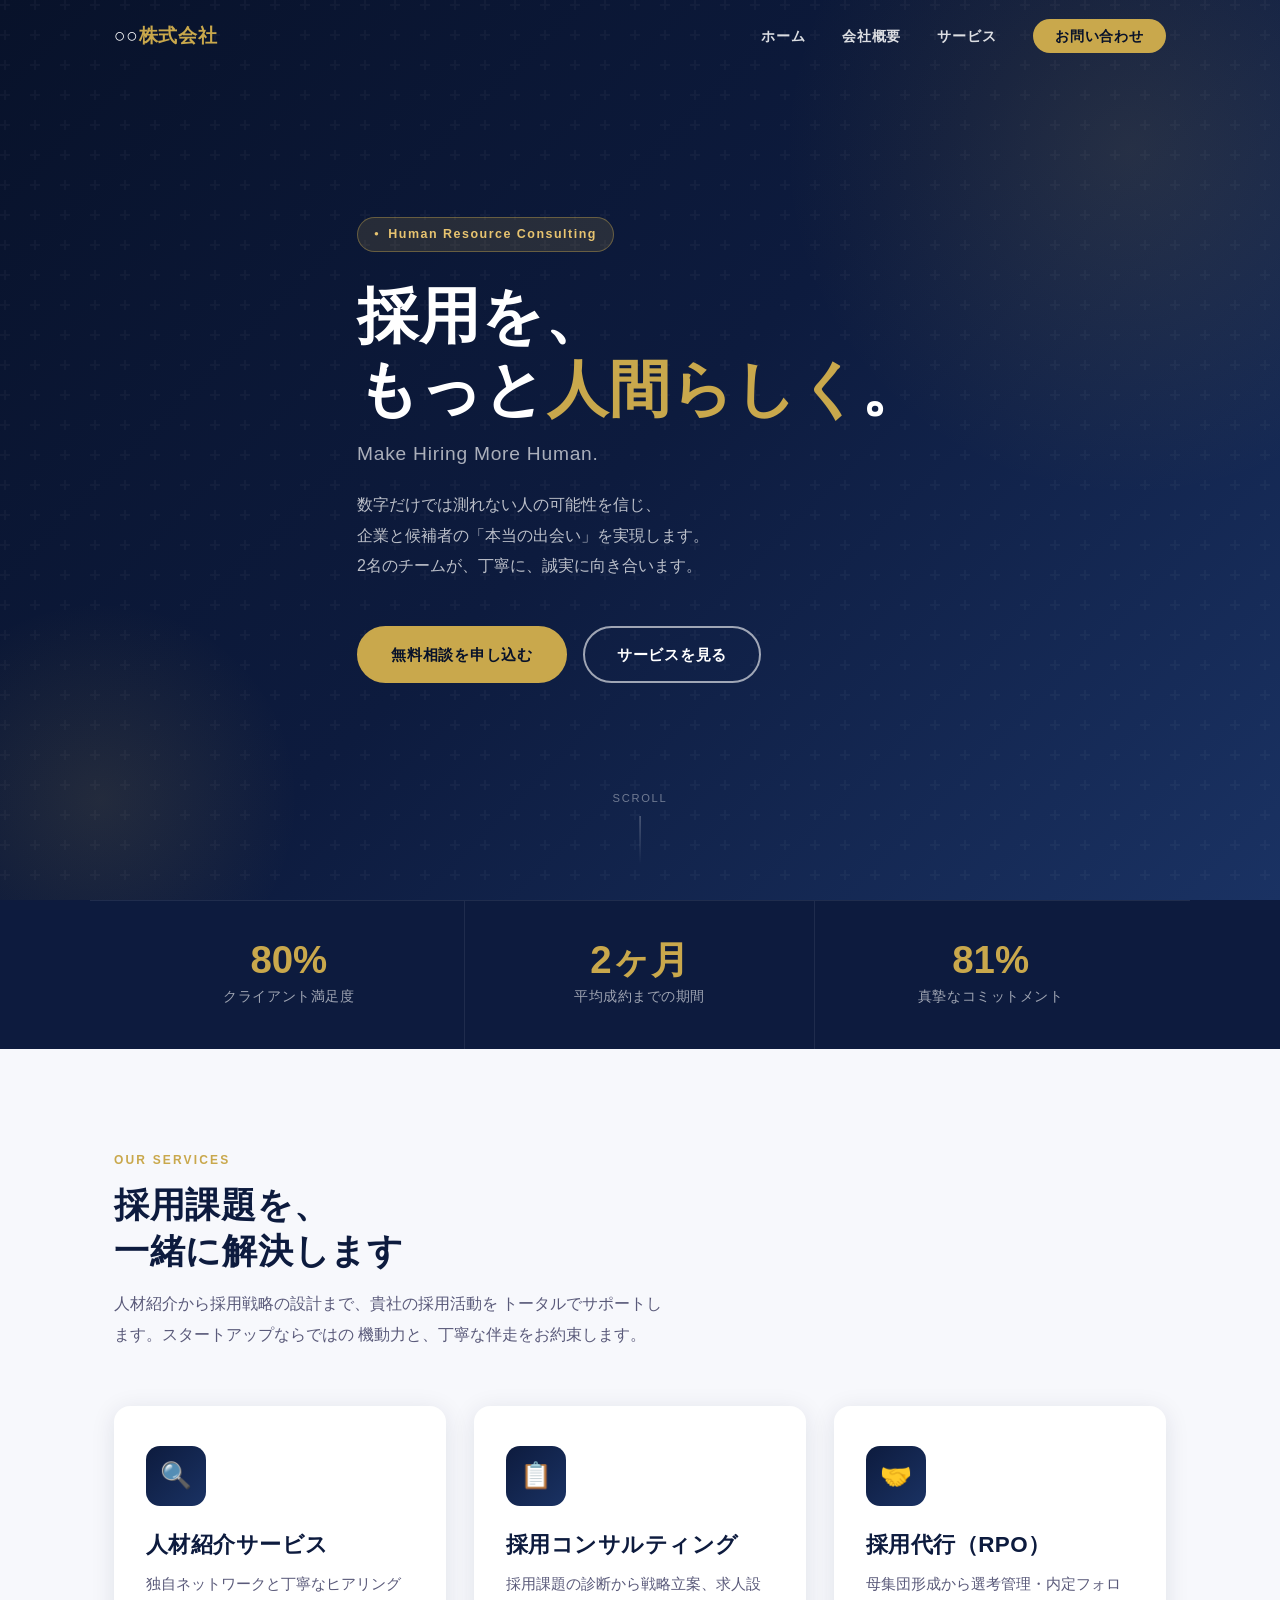
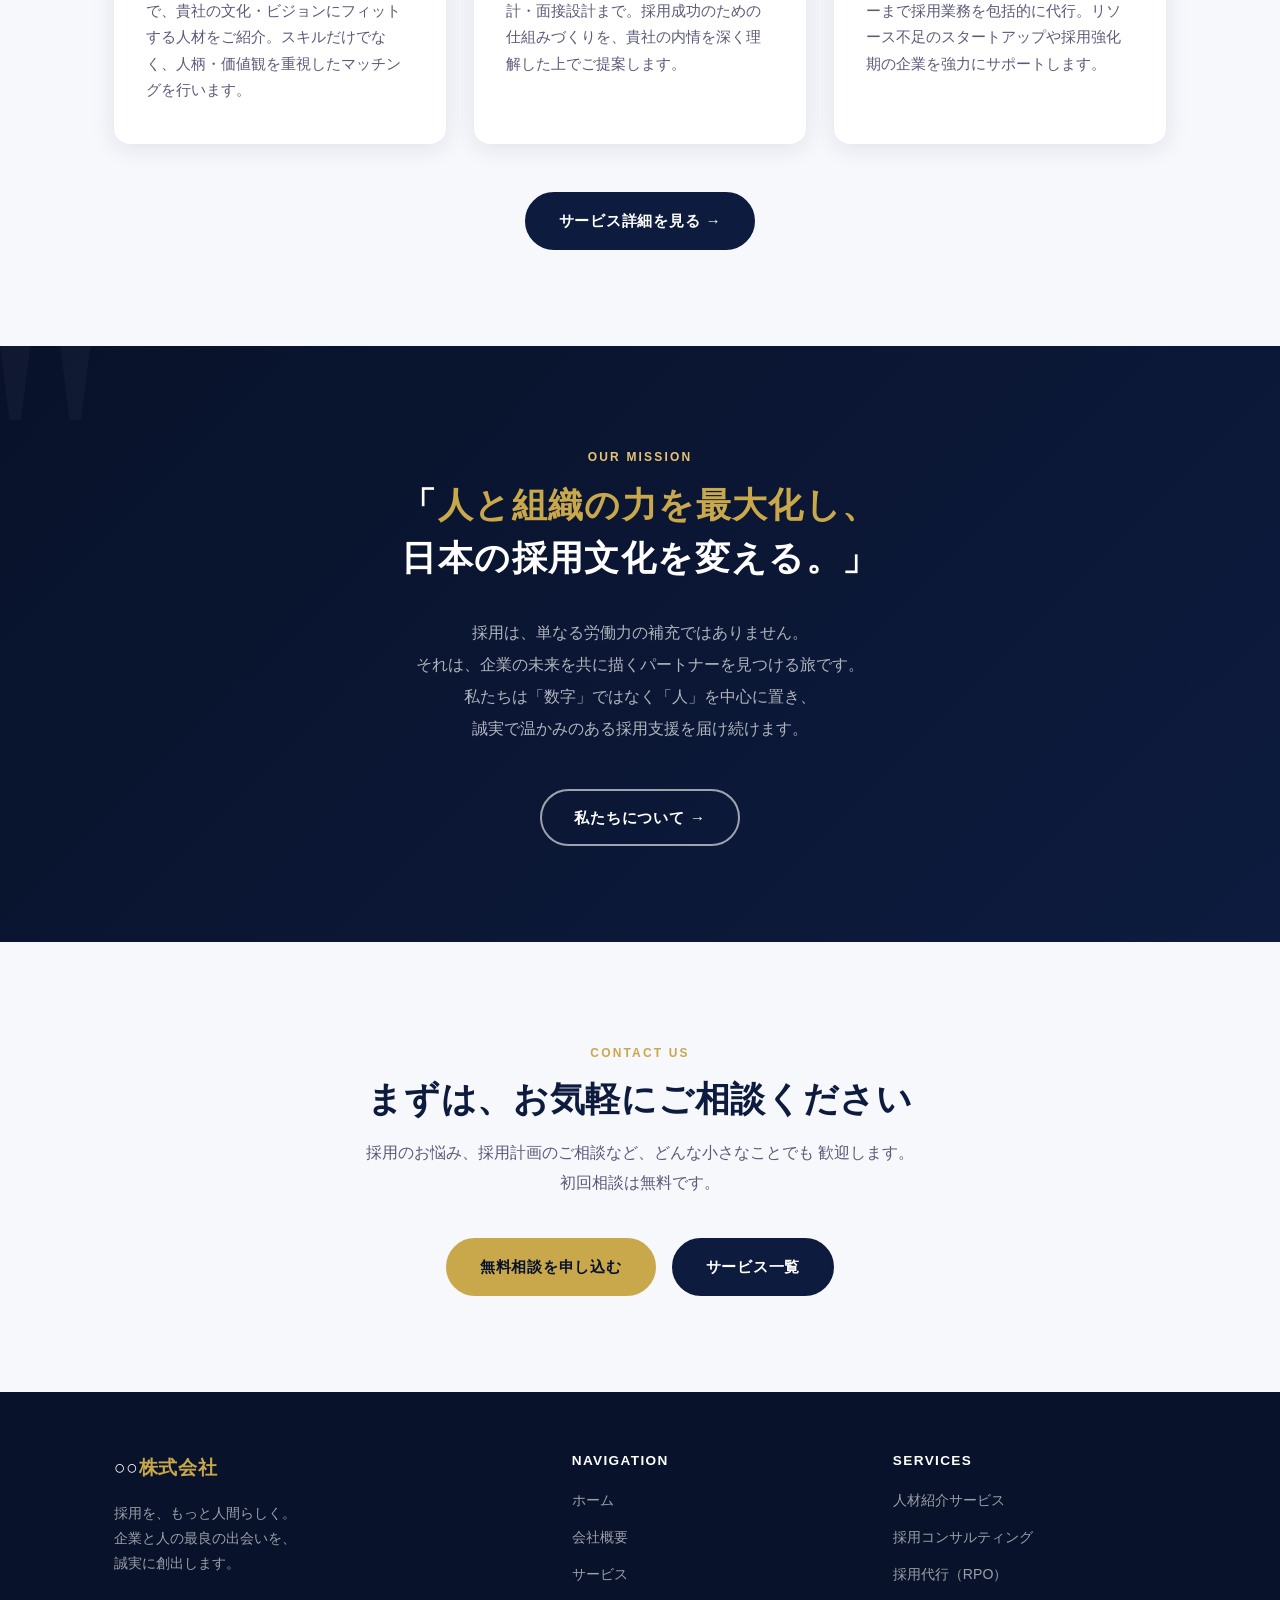
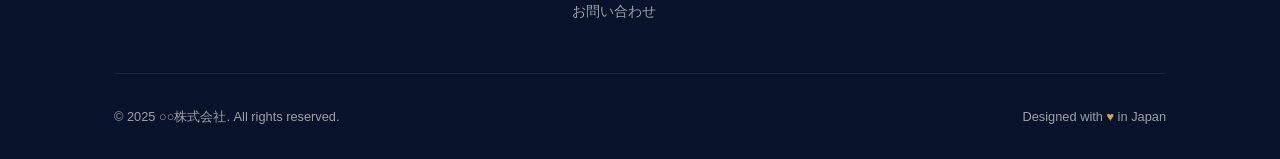
==== index.html @ 0ce7b9b0 "Add complete company website for HR/recruitment firm 4 pages (index, about, services, contact) with " ====
<!DOCTYPE html>
<html lang="ja">
<head>
  <meta charset="UTF-8">
  <meta name="viewport" content="width=device-width, initial-scale=1.0">
  <title>○○株式会社 | 採用を、もっと人間らしく。</title>
  <meta name="description" content="○○株式会社は人材紹介・採用支援を通じて、企業と人の最良の出会いを創出します。">
  <link rel="stylesheet" href="css/style.css">
</head>
<body>

  <!-- ===== HEADER ===== -->
  <header class="header" id="header">
    <div class="header-inner">
      <a href="index.html" class="logo">○○<span>株式会社</span></a>
      <nav>
        <ul class="nav-list">
          <li><a href="index.html">ホーム</a></li>
          <li><a href="about.html">会社概要</a></li>
          <li><a href="services.html">サービス</a></li>
          <li><a href="contact.html" class="nav-cta">お問い合わせ</a></li>
        </ul>
      </nav>
      <button class="hamburger" aria-label="メニュー">
        <span></span><span></span><span></span>
      </button>
    </div>
  </header>

  <!-- Mobile Nav -->
  <div class="mobile-nav" role="dialog" aria-label="ナビゲーション">
    <a href="index.html">ホーム</a>
    <a href="about.html">会社概要</a>
    <a href="services.html">サービス</a>
    <a href="contact.html">お問い合わせ</a>
  </div>

  <!-- ===== HERO ===== -->
  <section class="hero">
    <div class="hero-bg-circle hero-bg-circle-1"></div>
    <div class="hero-bg-circle hero-bg-circle-2"></div>
    <div class="container">
      <div class="hero-content">
        <div class="hero-badge">Human Resource Consulting</div>
        <h1 class="hero-title">
          採用を、<br>
          もっと<span class="accent">人間らしく</span>。
        </h1>
        <p class="hero-subtitle">Make Hiring More Human.</p>
        <p class="hero-desc">
          数字だけでは測れない人の可能性を信じ、<br>
          企業と候補者の「本当の出会い」を実現します。<br>
          2名のチームが、丁寧に、誠実に向き合います。
        </p>
        <div class="hero-btns">
          <a href="contact.html" class="btn btn-primary">無料相談を申し込む</a>
          <a href="services.html" class="btn btn-outline">サービスを見る</a>
        </div>
      </div>
    </div>
    <div class="hero-scroll">Scroll</div>
  </section>

  <!-- ===== OVERVIEW STRIP ===== -->
  <div class="overview-strip">
    <div class="overview-strip-inner container">
      <div class="strip-item fade-up">
        <div class="strip-num" data-target="98" data-suffix="%">0%</div>
        <div class="strip-label">クライアント満足度</div>
      </div>
      <div class="strip-item fade-up fade-up-delay-1">
        <div class="strip-num" data-target="3" data-suffix="ヶ月">0ヶ月</div>
        <div class="strip-label">平均成約までの期間</div>
      </div>
      <div class="strip-item fade-up fade-up-delay-2">
        <div class="strip-num" data-target="100" data-suffix="%">0%</div>
        <div class="strip-label">真摯なコミットメント</div>
      </div>
    </div>
  </div>

  <!-- ===== SERVICES OVERVIEW ===== -->
  <section class="services-overview">
    <div class="container">
      <div class="fade-up">
        <span class="section-label">Our Services</span>
        <h2 class="section-title">採用課題を、<br>一緒に解決します</h2>
        <p class="section-desc">
          人材紹介から採用戦略の設計まで、貴社の採用活動を
          トータルでサポートします。スタートアップならではの
          機動力と、丁寧な伴走をお約束します。
        </p>
      </div>

      <div class="services-grid">
        <div class="service-card fade-up fade-up-delay-1">
          <div class="service-icon">🔍</div>
          <h3>人材紹介サービス</h3>
          <p>独自ネットワークと丁寧なヒアリングで、貴社の文化・ビジョンにフィットする人材をご紹介。スキルだけでなく、人柄・価値観を重視したマッチングを行います。</p>
        </div>
        <div class="service-card fade-up fade-up-delay-2">
          <div class="service-icon">📋</div>
          <h3>採用コンサルティング</h3>
          <p>採用課題の診断から戦略立案、求人設計・面接設計まで。採用成功のための仕組みづくりを、貴社の内情を深く理解した上でご提案します。</p>
        </div>
        <div class="service-card fade-up fade-up-delay-3">
          <div class="service-icon">🤝</div>
          <h3>採用代行（RPO）</h3>
          <p>母集団形成から選考管理・内定フォローまで採用業務を包括的に代行。リソース不足のスタートアップや採用強化期の企業を強力にサポートします。</p>
        </div>
      </div>

      <div class="services-cta fade-up">
        <a href="services.html" class="btn btn-navy">サービス詳細を見る →</a>
      </div>
    </div>
  </section>

  <!-- ===== MISSION ===== -->
  <section class="mission-section">
    <div class="container">
      <div class="mission-inner">
        <div class="fade-up">
          <span class="section-label" style="color: var(--gold-light);">Our Mission</span>
        </div>
        <div class="mission-quote fade-up fade-up-delay-1">
          「<span>人と組織の力を最大化し、</span><br>
          日本の採用文化を変える。」
        </div>
        <div class="mission-body fade-up fade-up-delay-2">
          採用は、単なる労働力の補充ではありません。<br>
          それは、企業の未来を共に描くパートナーを見つける旅です。<br>
          私たちは「数字」ではなく「人」を中心に置き、<br>
          誠実で温かみのある採用支援を届け続けます。
        </div>
        <div class="fade-up fade-up-delay-3">
          <a href="about.html" class="btn btn-outline">私たちについて →</a>
        </div>
      </div>
    </div>
  </section>

  <!-- ===== CONTACT CTA ===== -->
  <section class="cta-section">
    <div class="container">
      <div class="fade-up">
        <span class="section-label">Contact Us</span>
        <h2 class="section-title">まずは、お気軽にご相談ください</h2>
        <p class="section-desc">
          採用のお悩み、採用計画のご相談など、どんな小さなことでも
          歓迎します。初回相談は無料です。
        </p>
        <div style="margin-top: 40px; display: flex; gap: 16px; justify-content: center; flex-wrap: wrap;">
          <a href="contact.html" class="btn btn-primary">無料相談を申し込む</a>
          <a href="services.html" class="btn btn-navy">サービス一覧</a>
        </div>
      </div>
    </div>
  </section>

  <!-- ===== FOOTER ===== -->
  <footer class="footer">
    <div class="container">
      <div class="footer-inner">
        <div class="footer-brand">
          <div class="logo">○○<span>株式会社</span></div>
          <p>採用を、もっと人間らしく。<br>
          企業と人の最良の出会いを、<br>誠実に創出します。</p>
        </div>
        <div class="footer-col">
          <h4>Navigation</h4>
          <ul>
            <li><a href="index.html">ホーム</a></li>
            <li><a href="about.html">会社概要</a></li>
            <li><a href="services.html">サービス</a></li>
            <li><a href="contact.html">お問い合わせ</a></li>
          </ul>
        </div>
        <div class="footer-col">
          <h4>Services</h4>
          <ul>
            <li><a href="services.html">人材紹介サービス</a></li>
            <li><a href="services.html">採用コンサルティング</a></li>
            <li><a href="services.html">採用代行（RPO）</a></li>
          </ul>
        </div>
      </div>
      <div class="footer-bottom">
        <p>&copy; 2025 ○○株式会社. All rights reserved.</p>
        <p>Designed with <span class="gold">♥</span> in Japan</p>
      </div>
    </div>
  </footer>

  <script src="js/main.js"></script>
</body>
</html>
---- css/style.css ----
/* ============================================
   CSS Variables & Reset
   ============================================ */
:root {
  --navy:        #0d1b3e;
  --navy-light:  #1a3263;
  --navy-dark:   #08122a;
  --gold:        #c9a84c;
  --gold-light:  #e8c470;
  --gold-dark:   #a07c30;
  --white:       #ffffff;
  --off-white:   #f7f8fc;
  --gray-light:  #e8eaf2;
  --gray:        #9a9ab0;
  --text:        #1a1a2e;
  --text-light:  #5a5a7a;
  --shadow:      0 4px 24px rgba(13,27,62,0.10);
  --shadow-lg:   0 8px 40px rgba(13,27,62,0.16);
  --radius:      8px;
  --radius-lg:   16px;
  --transition:  0.35s cubic-bezier(0.4,0,0.2,1);
}

*, *::before, *::after { box-sizing: border-box; margin: 0; padding: 0; }

html { scroll-behavior: smooth; font-size: 16px; }

body {
  font-family: 'Hiragino Kaku Gothic ProN', 'Hiragino Sans', 'Noto Sans JP',
               'Yu Gothic', 'Meiryo', sans-serif;
  color: var(--text);
  background: var(--white);
  line-height: 1.7;
  -webkit-font-smoothing: antialiased;
}

img { max-width: 100%; display: block; }
a  { text-decoration: none; color: inherit; }
ul { list-style: none; }

/* ============================================
   Typography
   ============================================ */
h1, h2, h3, h4 { line-height: 1.3; font-weight: 700; letter-spacing: 0.02em; }
h1 { font-size: clamp(2rem, 5vw, 3.4rem); }
h2 { font-size: clamp(1.6rem, 3.5vw, 2.4rem); }
h3 { font-size: clamp(1.1rem, 2vw, 1.4rem); }

.section-label {
  display: inline-block;
  font-size: 0.75rem;
  font-weight: 700;
  letter-spacing: 0.18em;
  text-transform: uppercase;
  color: var(--gold);
  margin-bottom: 0.75rem;
}

.section-title {
  font-size: clamp(1.6rem, 3vw, 2.2rem);
  color: var(--navy);
  margin-bottom: 1rem;
}

.section-desc {
  color: var(--text-light);
  font-size: 1rem;
  max-width: 560px;
  line-height: 1.9;
}

/* ============================================
   Layout
   ============================================ */
.container {
  max-width: 1100px;
  margin: 0 auto;
  padding: 0 24px;
}

section { padding: 96px 0; }

/* ============================================
   Buttons
   ============================================ */
.btn {
  display: inline-flex;
  align-items: center;
  gap: 8px;
  padding: 14px 32px;
  border-radius: 50px;
  font-size: 0.95rem;
  font-weight: 700;
  letter-spacing: 0.05em;
  cursor: pointer;
  border: 2px solid transparent;
  transition: var(--transition);
}

.btn-primary {
  background: var(--gold);
  color: var(--navy-dark);
  border-color: var(--gold);
}
.btn-primary:hover {
  background: var(--gold-dark);
  border-color: var(--gold-dark);
  transform: translateY(-2px);
  box-shadow: 0 6px 20px rgba(201,168,76,0.35);
}

.btn-outline {
  background: transparent;
  color: var(--white);
  border-color: rgba(255,255,255,0.6);
}
.btn-outline:hover {
  background: rgba(255,255,255,0.12);
  border-color: var(--white);
  transform: translateY(-2px);
}

.btn-navy {
  background: var(--navy);
  color: var(--white);
  border-color: var(--navy);
}
.btn-navy:hover {
  background: var(--navy-light);
  transform: translateY(-2px);
  box-shadow: var(--shadow);
}

/* ============================================
   Header / Navigation
   ============================================ */
.header {
  position: fixed;
  top: 0; left: 0; right: 0;
  z-index: 1000;
  background: transparent;
  transition: background var(--transition), box-shadow var(--transition);
}

.header.scrolled {
  background: var(--navy-dark);
  box-shadow: 0 2px 20px rgba(0,0,0,0.25);
}

.header-inner {
  display: flex;
  align-items: center;
  justify-content: space-between;
  height: 72px;
  max-width: 1100px;
  margin: 0 auto;
  padding: 0 24px;
}

.logo {
  font-size: 1.2rem;
  font-weight: 800;
  color: var(--white);
  letter-spacing: 0.04em;
}
.logo span { color: var(--gold); }

.nav-list {
  display: flex;
  gap: 36px;
  align-items: center;
}

.nav-list a {
  color: rgba(255,255,255,0.85);
  font-size: 0.9rem;
  font-weight: 600;
  letter-spacing: 0.06em;
  position: relative;
  transition: color var(--transition);
}
.nav-list a::after {
  content: '';
  position: absolute;
  bottom: -4px; left: 0;
  width: 0; height: 2px;
  background: var(--gold);
  transition: width var(--transition);
}
.nav-list a:hover { color: var(--white); }
.nav-list a:hover::after { width: 100%; }

.nav-cta {
  background: var(--gold) !important;
  color: var(--navy-dark) !important;
  padding: 9px 22px;
  border-radius: 50px;
  font-weight: 700;
  transition: var(--transition) !important;
}
.nav-cta:hover {
  background: var(--gold-dark) !important;
  transform: translateY(-1px);
}
.nav-cta::after { display: none !important; }

/* Hamburger */
.hamburger {
  display: none;
  flex-direction: column;
  gap: 5px;
  cursor: pointer;
  padding: 4px;
  background: none;
  border: none;
}
.hamburger span {
  display: block;
  width: 26px; height: 2px;
  background: var(--white);
  border-radius: 2px;
  transition: var(--transition);
}
.hamburger.open span:nth-child(1) { transform: translateY(7px) rotate(45deg); }
.hamburger.open span:nth-child(2) { opacity: 0; }
.hamburger.open span:nth-child(3) { transform: translateY(-7px) rotate(-45deg); }

/* Mobile nav */
.mobile-nav {
  display: none;
  position: fixed;
  inset: 0;
  background: var(--navy-dark);
  z-index: 999;
  flex-direction: column;
  align-items: center;
  justify-content: center;
  gap: 40px;
}
.mobile-nav.open { display: flex; }
.mobile-nav a {
  color: var(--white);
  font-size: 1.4rem;
  font-weight: 700;
  letter-spacing: 0.08em;
  transition: color var(--transition);
}
.mobile-nav a:hover { color: var(--gold); }

/* ============================================
   Hero Section
   ============================================ */
.hero {
  min-height: 100vh;
  background: linear-gradient(135deg, var(--navy-dark) 0%, var(--navy) 50%, var(--navy-light) 100%);
  display: flex;
  align-items: center;
  position: relative;
  overflow: hidden;
}

.hero::before {
  content: '';
  position: absolute;
  inset: 0;
  background: url("data:image/svg+xml,%3Csvg width='60' height='60' viewBox='0 0 60 60' xmlns='http://www.w3.org/2000/svg'%3E%3Cg fill='none' fill-rule='evenodd'%3E%3Cg fill='%23ffffff' fill-opacity='0.03'%3E%3Cpath d='M36 34v-4h-2v4h-4v2h4v4h2v-4h4v-2h-4zm0-30V0h-2v4h-4v2h4v4h2V6h4V4h-4zM6 34v-4H4v4H0v2h4v4h2v-4h4v-2H6zM6 4V0H4v4H0v2h4v4h2V6h4V4H6z'/%3E%3C/g%3E%3C/g%3E%3C/svg%3E");
}

.hero-bg-circle {
  position: absolute;
  border-radius: 50%;
  background: radial-gradient(circle, rgba(201,168,76,0.12) 0%, transparent 70%);
  pointer-events: none;
}
.hero-bg-circle-1 { width: 700px; height: 700px; top: -200px; right: -200px; }
.hero-bg-circle-2 { width: 400px; height: 400px; bottom: -100px; left: -100px; }

.hero-content {
  position: relative;
  z-index: 1;
  max-width: 680px;
}

.hero-badge {
  display: inline-flex;
  align-items: center;
  gap: 8px;
  background: rgba(201,168,76,0.15);
  border: 1px solid rgba(201,168,76,0.4);
  color: var(--gold-light);
  font-size: 0.78rem;
  font-weight: 700;
  letter-spacing: 0.12em;
  padding: 6px 16px;
  border-radius: 50px;
  margin-bottom: 28px;
}
.hero-badge::before { content: '●'; font-size: 0.5rem; }

.hero-title {
  color: var(--white);
  font-size: clamp(2.2rem, 5.5vw, 3.8rem);
  font-weight: 800;
  line-height: 1.2;
  margin-bottom: 12px;
}
.hero-title .accent { color: var(--gold); }

.hero-subtitle {
  color: rgba(255,255,255,0.65);
  font-size: clamp(1rem, 2vw, 1.2rem);
  margin-bottom: 20px;
  font-weight: 400;
  letter-spacing: 0.04em;
}

.hero-desc {
  color: rgba(255,255,255,0.72);
  font-size: 1rem;
  line-height: 1.9;
  margin-bottom: 44px;
  max-width: 520px;
}

.hero-btns {
  display: flex;
  gap: 16px;
  flex-wrap: wrap;
}

.hero-scroll {
  position: absolute;
  bottom: 36px;
  left: 50%;
  transform: translateX(-50%);
  display: flex;
  flex-direction: column;
  align-items: center;
  gap: 8px;
  color: rgba(255,255,255,0.4);
  font-size: 0.7rem;
  letter-spacing: 0.15em;
  text-transform: uppercase;
  animation: bounce 2s infinite;
}
.hero-scroll::after {
  content: '';
  width: 1px; height: 48px;
  background: linear-gradient(to bottom, rgba(255,255,255,0.4), transparent);
}

@keyframes bounce {
  0%, 100% { transform: translateX(-50%) translateY(0); }
  50%       { transform: translateX(-50%) translateY(6px); }
}

/* ============================================
   Overview Strip (top page quick stats)
   ============================================ */
.overview-strip {
  background: var(--navy);
  padding: 0;
}
.overview-strip-inner {
  display: grid;
  grid-template-columns: repeat(3, 1fr);
  border-top: 1px solid rgba(255,255,255,0.08);
}
.strip-item {
  padding: 40px 32px;
  border-right: 1px solid rgba(255,255,255,0.08);
  text-align: center;
}
.strip-item:last-child { border-right: none; }
.strip-num {
  font-size: 2.4rem;
  font-weight: 800;
  color: var(--gold);
  line-height: 1;
  margin-bottom: 6px;
}
.strip-label {
  color: rgba(255,255,255,0.6);
  font-size: 0.85rem;
  letter-spacing: 0.04em;
}

/* ============================================
   Services Overview (index)
   ============================================ */
.services-overview { background: var(--off-white); }

.services-grid {
  display: grid;
  grid-template-columns: repeat(3, 1fr);
  gap: 28px;
  margin-top: 56px;
}

.service-card {
  background: var(--white);
  border-radius: var(--radius-lg);
  padding: 40px 32px;
  box-shadow: var(--shadow);
  transition: var(--transition);
  position: relative;
  overflow: hidden;
}
.service-card::before {
  content: '';
  position: absolute;
  top: 0; left: 0; right: 0;
  height: 3px;
  background: linear-gradient(90deg, var(--gold), var(--gold-light));
  opacity: 0;
  transition: opacity var(--transition);
}
.service-card:hover {
  transform: translateY(-6px);
  box-shadow: var(--shadow-lg);
}
.service-card:hover::before { opacity: 1; }

.service-icon {
  width: 60px; height: 60px;
  background: linear-gradient(135deg, var(--navy), var(--navy-light));
  border-radius: 14px;
  display: flex;
  align-items: center;
  justify-content: center;
  font-size: 1.6rem;
  margin-bottom: 24px;
}

.service-card h3 {
  color: var(--navy);
  margin-bottom: 12px;
}
.service-card p {
  color: var(--text-light);
  font-size: 0.92rem;
  line-height: 1.8;
}

.services-cta { text-align: center; margin-top: 48px; }

/* ============================================
   Mission Section (index)
   ============================================ */
.mission-section {
  background: linear-gradient(135deg, var(--navy-dark) 0%, var(--navy) 100%);
  position: relative;
  overflow: hidden;
}
.mission-section::before {
  content: '"';
  position: absolute;
  top: -60px; left: -20px;
  font-size: 320px;
  color: rgba(255,255,255,0.03);
  font-family: Georgia, serif;
  line-height: 1;
  pointer-events: none;
}

.mission-inner {
  text-align: center;
  max-width: 720px;
  margin: 0 auto;
}
.mission-quote {
  font-size: clamp(1.5rem, 3.5vw, 2.2rem);
  font-weight: 800;
  color: var(--white);
  line-height: 1.5;
  margin-bottom: 32px;
  letter-spacing: 0.04em;
}
.mission-quote span { color: var(--gold); }
.mission-body {
  color: rgba(255,255,255,0.68);
  font-size: 1rem;
  line-height: 2;
  margin-bottom: 44px;
}

/* ============================================
   Contact CTA (index)
   ============================================ */
.cta-section { background: var(--off-white); text-align: center; }
.cta-section .section-title { margin-bottom: 16px; }
.cta-section .section-desc { margin: 0 auto 40px; text-align: center; }

/* ============================================
   Footer
   ============================================ */
.footer {
  background: var(--navy-dark);
  color: rgba(255,255,255,0.6);
  padding: 60px 0 32px;
}
.footer-inner {
  display: grid;
  grid-template-columns: 1.5fr 1fr 1fr;
  gap: 48px;
  padding-bottom: 48px;
  border-bottom: 1px solid rgba(255,255,255,0.08);
  margin-bottom: 32px;
}
.footer-brand .logo { margin-bottom: 16px; }
.footer-brand p { font-size: 0.88rem; line-height: 1.8; }
.footer-col h4 {
  color: var(--white);
  font-size: 0.85rem;
  letter-spacing: 0.1em;
  text-transform: uppercase;
  margin-bottom: 16px;
}
.footer-col ul { display: flex; flex-direction: column; gap: 10px; }
.footer-col a {
  font-size: 0.88rem;
  transition: color var(--transition);
}
.footer-col a:hover { color: var(--gold); }
.footer-bottom {
  display: flex;
  justify-content: space-between;
  align-items: center;
  font-size: 0.8rem;
}
.footer-bottom .gold { color: var(--gold); }

/* ============================================
   Page Hero (inner pages)
   ============================================ */
.page-hero {
  background: linear-gradient(135deg, var(--navy-dark) 0%, var(--navy) 100%);
  padding: 148px 0 80px;
  text-align: center;
  position: relative;
  overflow: hidden;
}
.page-hero::before {
  content: '';
  position: absolute;
  inset: 0;
  background: url("data:image/svg+xml,%3Csvg width='60' height='60' viewBox='0 0 60 60' xmlns='http://www.w3.org/2000/svg'%3E%3Cg fill='none' fill-rule='evenodd'%3E%3Cg fill='%23ffffff' fill-opacity='0.03'%3E%3Cpath d='M36 34v-4h-2v4h-4v2h4v4h2v-4h4v-2h-4zm0-30V0h-2v4h-4v2h4v4h2V6h4V4h-4zM6 34v-4H4v4H0v2h4v4h2v-4h4v-2H6zM6 4V0H4v4H0v2h4v4h2V6h4V4H6z'/%3E%3C/g%3E%3C/g%3E%3C/svg%3E");
}
.page-hero-content { position: relative; z-index: 1; }
.page-hero h1 { color: var(--white); margin-bottom: 12px; }
.page-hero p {
  color: rgba(255,255,255,0.65);
  font-size: 1rem;
  letter-spacing: 0.04em;
}
.breadcrumb {
  display: flex;
  justify-content: center;
  gap: 8px;
  margin-bottom: 20px;
  font-size: 0.78rem;
  color: rgba(255,255,255,0.45);
  letter-spacing: 0.06em;
}
.breadcrumb a:hover { color: var(--gold); }
.breadcrumb span { color: var(--gold); }

/* ============================================
   About Page
   ============================================ */
.mission-cards {
  display: grid;
  grid-template-columns: repeat(3, 1fr);
  gap: 24px;
  margin-top: 56px;
}
.mission-card {
  background: var(--off-white);
  border-radius: var(--radius-lg);
  padding: 36px 28px;
  border-left: 4px solid var(--gold);
}
.mission-card-icon {
  font-size: 1.8rem;
  margin-bottom: 16px;
}
.mission-card h3 { color: var(--navy); margin-bottom: 10px; font-size: 1.1rem; }
.mission-card p  { color: var(--text-light); font-size: 0.9rem; line-height: 1.8; }

/* Member Section */
.members-section { background: var(--off-white); }
.members-grid {
  display: grid;
  grid-template-columns: repeat(2, 1fr);
  gap: 36px;
  max-width: 800px;
  margin: 56px auto 0;
}
.member-card {
  background: var(--white);
  border-radius: var(--radius-lg);
  overflow: hidden;
  box-shadow: var(--shadow);
  transition: var(--transition);
}
.member-card:hover { transform: translateY(-4px); box-shadow: var(--shadow-lg); }
.member-avatar {
  height: 240px;
  background: linear-gradient(135deg, var(--navy) 0%, var(--navy-light) 100%);
  display: flex;
  align-items: center;
  justify-content: center;
  font-size: 5rem;
  position: relative;
  overflow: hidden;
}
.member-avatar::after {
  content: '';
  position: absolute;
  bottom: 0; left: 0; right: 0;
  height: 3px;
  background: linear-gradient(90deg, var(--gold), var(--gold-light));
}
.member-info { padding: 28px; }
.member-role {
  font-size: 0.75rem;
  font-weight: 700;
  letter-spacing: 0.14em;
  text-transform: uppercase;
  color: var(--gold);
  margin-bottom: 6px;
}
.member-name { font-size: 1.4rem; color: var(--navy); margin-bottom: 12px; }
.member-bio  { color: var(--text-light); font-size: 0.88rem; line-height: 1.8; }

/* Company Info Table */
.company-info-section { background: var(--white); }
.company-table {
  width: 100%;
  border-collapse: collapse;
  margin-top: 48px;
  border-radius: var(--radius-lg);
  overflow: hidden;
  box-shadow: var(--shadow);
}
.company-table tr { border-bottom: 1px solid var(--gray-light); }
.company-table tr:last-child { border-bottom: none; }
.company-table th {
  background: var(--navy);
  color: var(--white);
  padding: 18px 28px;
  text-align: left;
  font-size: 0.88rem;
  font-weight: 600;
  width: 200px;
  letter-spacing: 0.04em;
}
.company-table td {
  padding: 18px 28px;
  color: var(--text);
  font-size: 0.95rem;
}
.company-table tr:nth-child(even) td { background: var(--off-white); }

/* Founding Story */
.founding-section { background: var(--off-white); }
.founding-inner {
  display: grid;
  grid-template-columns: 1fr 1fr;
  gap: 72px;
  align-items: center;
}
.founding-visual {
  background: linear-gradient(135deg, var(--navy), var(--navy-light));
  border-radius: var(--radius-lg);
  aspect-ratio: 4/3;
  display: flex;
  align-items: center;
  justify-content: center;
  font-size: 6rem;
  position: relative;
  overflow: hidden;
}
.founding-visual::before {
  content: '';
  position: absolute;
  inset: 0;
  background: radial-gradient(circle at 70% 30%, rgba(201,168,76,0.2), transparent 60%);
}
.founding-text .section-label { margin-bottom: 12px; }
.founding-text h2 { color: var(--navy); margin-bottom: 24px; font-size: 1.8rem; }
.founding-text p { color: var(--text-light); line-height: 2; margin-bottom: 16px; }

/* ============================================
   Services Page
   ============================================ */
.service-detail {
  padding: 96px 0;
}
.service-detail:nth-child(odd) { background: var(--off-white); }

.service-detail-inner {
  display: grid;
  grid-template-columns: 1fr 1fr;
  gap: 80px;
  align-items: center;
}
.service-detail:nth-child(even) .service-detail-inner { direction: rtl; }
.service-detail:nth-child(even) .service-detail-inner > * { direction: ltr; }

.service-visual {
  background: linear-gradient(135deg, var(--navy), var(--navy-light));
  border-radius: var(--radius-lg);
  aspect-ratio: 4/3;
  display: flex;
  align-items: center;
  justify-content: center;
  font-size: 6rem;
  position: relative;
  overflow: hidden;
  box-shadow: var(--shadow-lg);
}
.service-visual::before {
  content: '';
  position: absolute;
  inset: 0;
  background: radial-gradient(circle at 30% 70%, rgba(201,168,76,0.18), transparent 60%);
}

.service-detail-text .section-label { margin-bottom: 12px; }
.service-detail-text h2 { color: var(--navy); margin-bottom: 20px; }
.service-detail-text p  { color: var(--text-light); line-height: 2; margin-bottom: 28px; }

.service-features { display: flex; flex-direction: column; gap: 12px; margin-bottom: 32px; }
.feature-item {
  display: flex;
  align-items: flex-start;
  gap: 12px;
  font-size: 0.92rem;
  color: var(--text);
}
.feature-item::before {
  content: '✓';
  flex-shrink: 0;
  width: 22px; height: 22px;
  background: var(--gold);
  color: var(--navy-dark);
  border-radius: 50%;
  display: flex;
  align-items: center;
  justify-content: center;
  font-size: 0.7rem;
  font-weight: 800;
  margin-top: 2px;
}

/* Process Section */
.process-section { background: var(--navy); }
.process-section .section-label { color: var(--gold-light); }
.process-section .section-title { color: var(--white); }
.process-steps {
  display: grid;
  grid-template-columns: repeat(5, 1fr);
  gap: 0;
  margin-top: 56px;
  position: relative;
}
.process-steps::before {
  content: '';
  position: absolute;
  top: 36px; left: 10%; right: 10%;
  height: 2px;
  background: linear-gradient(90deg, var(--gold), var(--gold-light));
  z-index: 0;
}
.process-step {
  text-align: center;
  padding: 0 16px;
  position: relative;
  z-index: 1;
}
.step-num {
  width: 72px; height: 72px;
  background: linear-gradient(135deg, var(--gold), var(--gold-light));
  color: var(--navy-dark);
  border-radius: 50%;
  display: flex;
  align-items: center;
  justify-content: center;
  font-size: 1.2rem;
  font-weight: 800;
  margin: 0 auto 20px;
  box-shadow: 0 4px 16px rgba(201,168,76,0.4);
}
.step-title { color: var(--white); font-size: 0.9rem; font-weight: 700; margin-bottom: 8px; }
.step-desc  { color: rgba(255,255,255,0.55); font-size: 0.78rem; line-height: 1.6; }

/* ============================================
   Contact Page
   ============================================ */
.contact-section { background: var(--off-white); }
.contact-inner {
  display: grid;
  grid-template-columns: 1fr 1.6fr;
  gap: 72px;
  align-items: start;
}
.contact-info h2 { color: var(--navy); margin-bottom: 20px; font-size: 1.8rem; }
.contact-info p  { color: var(--text-light); line-height: 2; margin-bottom: 36px; }

.contact-items { display: flex; flex-direction: column; gap: 20px; }
.contact-item {
  display: flex;
  align-items: flex-start;
  gap: 16px;
}
.contact-item-icon {
  width: 44px; height: 44px;
  background: var(--navy);
  border-radius: 10px;
  display: flex;
  align-items: center;
  justify-content: center;
  font-size: 1.1rem;
  flex-shrink: 0;
}
.contact-item-text h4 { color: var(--navy); font-size: 0.82rem; letter-spacing: 0.08em; text-transform: uppercase; margin-bottom: 2px; }
.contact-item-text p  { color: var(--text-light); font-size: 0.92rem; }

/* Form */
.contact-form-wrap {
  background: var(--white);
  border-radius: var(--radius-lg);
  padding: 48px 40px;
  box-shadow: var(--shadow-lg);
}
.contact-form-wrap h3 {
  color: var(--navy);
  font-size: 1.2rem;
  margin-bottom: 32px;
  padding-bottom: 16px;
  border-bottom: 2px solid var(--gray-light);
}

.form-group { margin-bottom: 24px; }
.form-row { display: grid; grid-template-columns: 1fr 1fr; gap: 20px; }

label {
  display: block;
  font-size: 0.83rem;
  font-weight: 700;
  color: var(--navy);
  margin-bottom: 8px;
  letter-spacing: 0.04em;
}
label .required {
  color: var(--gold-dark);
  margin-left: 4px;
  font-size: 0.75rem;
}

input[type="text"],
input[type="email"],
input[type="tel"],
select,
textarea {
  width: 100%;
  padding: 13px 16px;
  border: 1.5px solid var(--gray-light);
  border-radius: var(--radius);
  font-size: 0.95rem;
  font-family: inherit;
  color: var(--text);
  background: var(--white);
  transition: border-color var(--transition), box-shadow var(--transition);
  outline: none;
  -webkit-appearance: none;
}
input:focus, select:focus, textarea:focus {
  border-color: var(--gold);
  box-shadow: 0 0 0 3px rgba(201,168,76,0.15);
}
input.error, select.error, textarea.error {
  border-color: #e05;
  box-shadow: 0 0 0 3px rgba(238,0,85,0.1);
}
textarea { resize: vertical; min-height: 140px; }
select { cursor: pointer; background-image: url("data:image/svg+xml,%3Csvg xmlns='http://www.w3.org/2000/svg' width='12' height='8' viewBox='0 0 12 8'%3E%3Cpath fill='%230d1b3e' d='M6 8L0 0h12z'/%3E%3C/svg%3E"); background-repeat: no-repeat; background-position: right 16px center; padding-right: 44px; }

.error-msg {
  display: none;
  color: #e05;
  font-size: 0.78rem;
  margin-top: 5px;
}
.error-msg.visible { display: block; }

.privacy-check {
  display: flex;
  align-items: flex-start;
  gap: 12px;
  margin-bottom: 28px;
}
.privacy-check input[type="checkbox"] {
  width: 18px; height: 18px;
  flex-shrink: 0;
  margin-top: 2px;
  cursor: pointer;
  accent-color: var(--gold);
}
.privacy-check label {
  font-size: 0.85rem;
  font-weight: 400;
  color: var(--text-light);
  margin-bottom: 0;
  cursor: pointer;
}
.privacy-check a { color: var(--gold-dark); text-decoration: underline; }

.form-submit {
  width: 100%;
  padding: 16px;
  background: linear-gradient(135deg, var(--navy), var(--navy-light));
  color: var(--white);
  border: none;
  border-radius: 50px;
  font-size: 1rem;
  font-weight: 700;
  letter-spacing: 0.06em;
  cursor: pointer;
  transition: var(--transition);
  position: relative;
  overflow: hidden;
}
.form-submit::before {
  content: '';
  position: absolute;
  inset: 0;
  background: linear-gradient(135deg, var(--gold), var(--gold-dark));
  opacity: 0;
  transition: opacity var(--transition);
}
.form-submit:hover::before { opacity: 1; }
.form-submit span { position: relative; z-index: 1; }
.form-submit:disabled { opacity: 0.6; cursor: not-allowed; }

/* Success / Error State */
.form-success {
  display: none;
  text-align: center;
  padding: 48px 24px;
}
.form-success.visible { display: block; }
.success-icon {
  font-size: 3.5rem;
  margin-bottom: 20px;
}
.form-success h3 { color: var(--navy); margin-bottom: 12px; }
.form-success p  { color: var(--text-light); }

/* ============================================
   Scroll Animation
   ============================================ */
.fade-up {
  opacity: 0;
  transform: translateY(36px);
  transition: opacity 0.7s ease, transform 0.7s ease;
}
.fade-up.visible {
  opacity: 1;
  transform: translateY(0);
}
.fade-up-delay-1 { transition-delay: 0.1s; }
.fade-up-delay-2 { transition-delay: 0.2s; }
.fade-up-delay-3 { transition-delay: 0.3s; }
.fade-up-delay-4 { transition-delay: 0.4s; }
.fade-left {
  opacity: 0;
  transform: translateX(-36px);
  transition: opacity 0.7s ease, transform 0.7s ease;
}
.fade-left.visible { opacity: 1; transform: translateX(0); }
.fade-right {
  opacity: 0;
  transform: translateX(36px);
  transition: opacity 0.7s ease, transform 0.7s ease;
}
.fade-right.visible { opacity: 1; transform: translateX(0); }

/* ============================================
   Responsive
   ============================================ */
@media (max-width: 900px) {
  .nav-list, .header .btn-navy { display: none; }
  .hamburger { display: flex; }

  .services-grid { grid-template-columns: 1fr; }
  .overview-strip-inner { grid-template-columns: 1fr; }
  .strip-item { border-right: none; border-bottom: 1px solid rgba(255,255,255,0.08); }

  .mission-cards     { grid-template-columns: 1fr; }
  .members-grid      { grid-template-columns: 1fr; max-width: 420px; }
  .founding-inner    { grid-template-columns: 1fr; }
  .founding-visual   { aspect-ratio: 3/2; }

  .service-detail-inner { grid-template-columns: 1fr; gap: 40px; }
  .service-detail:nth-child(even) .service-detail-inner { direction: ltr; }
  .process-steps { grid-template-columns: 1fr 1fr; gap: 32px; }
  .process-steps::before { display: none; }

  .contact-inner { grid-template-columns: 1fr; gap: 40px; }
  .form-row { grid-template-columns: 1fr; }

  .footer-inner { grid-template-columns: 1fr; gap: 32px; }
  .footer-bottom { flex-direction: column; gap: 8px; text-align: center; }
}

@media (max-width: 600px) {
  section { padding: 64px 0; }
  .hero-btns { flex-direction: column; }
  .hero-btns .btn { justify-content: center; }
  .process-steps { grid-template-columns: 1fr; }
  .company-table th { width: 120px; }
  .contact-form-wrap { padding: 32px 24px; }
}
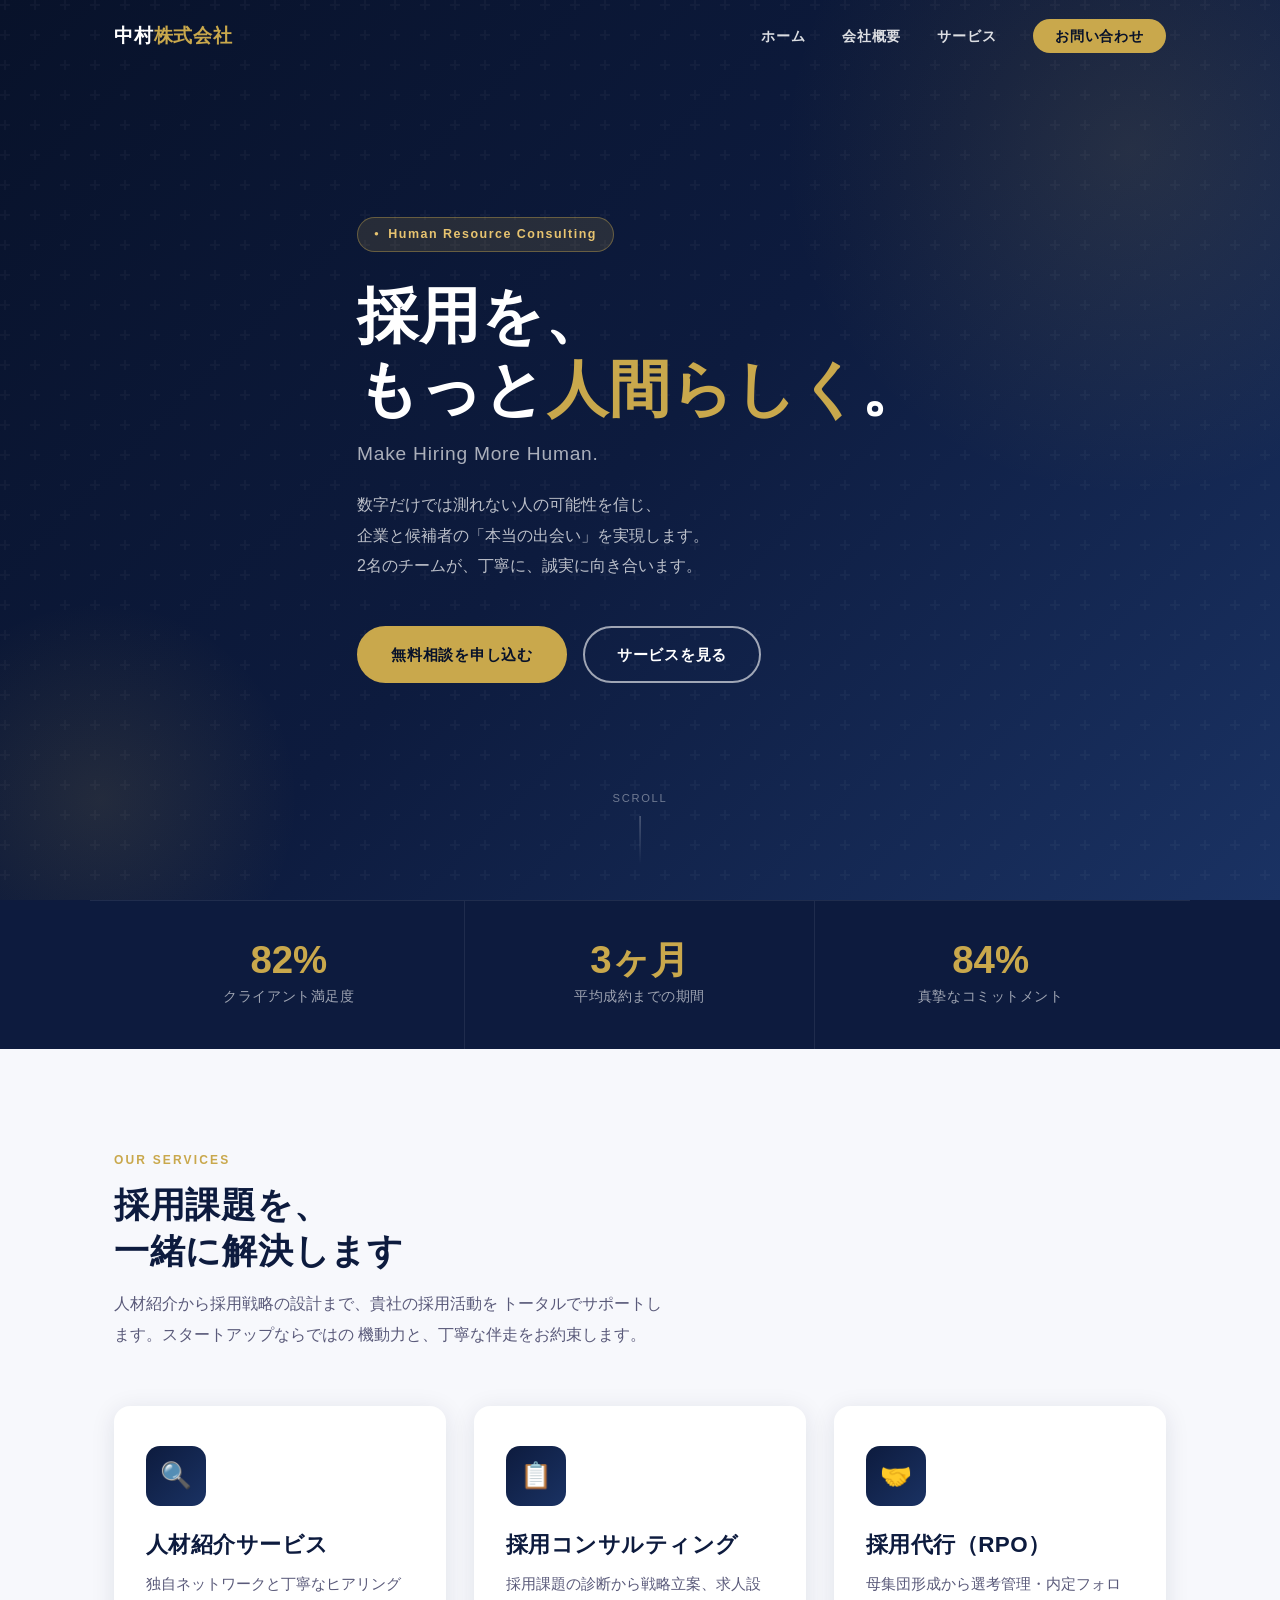
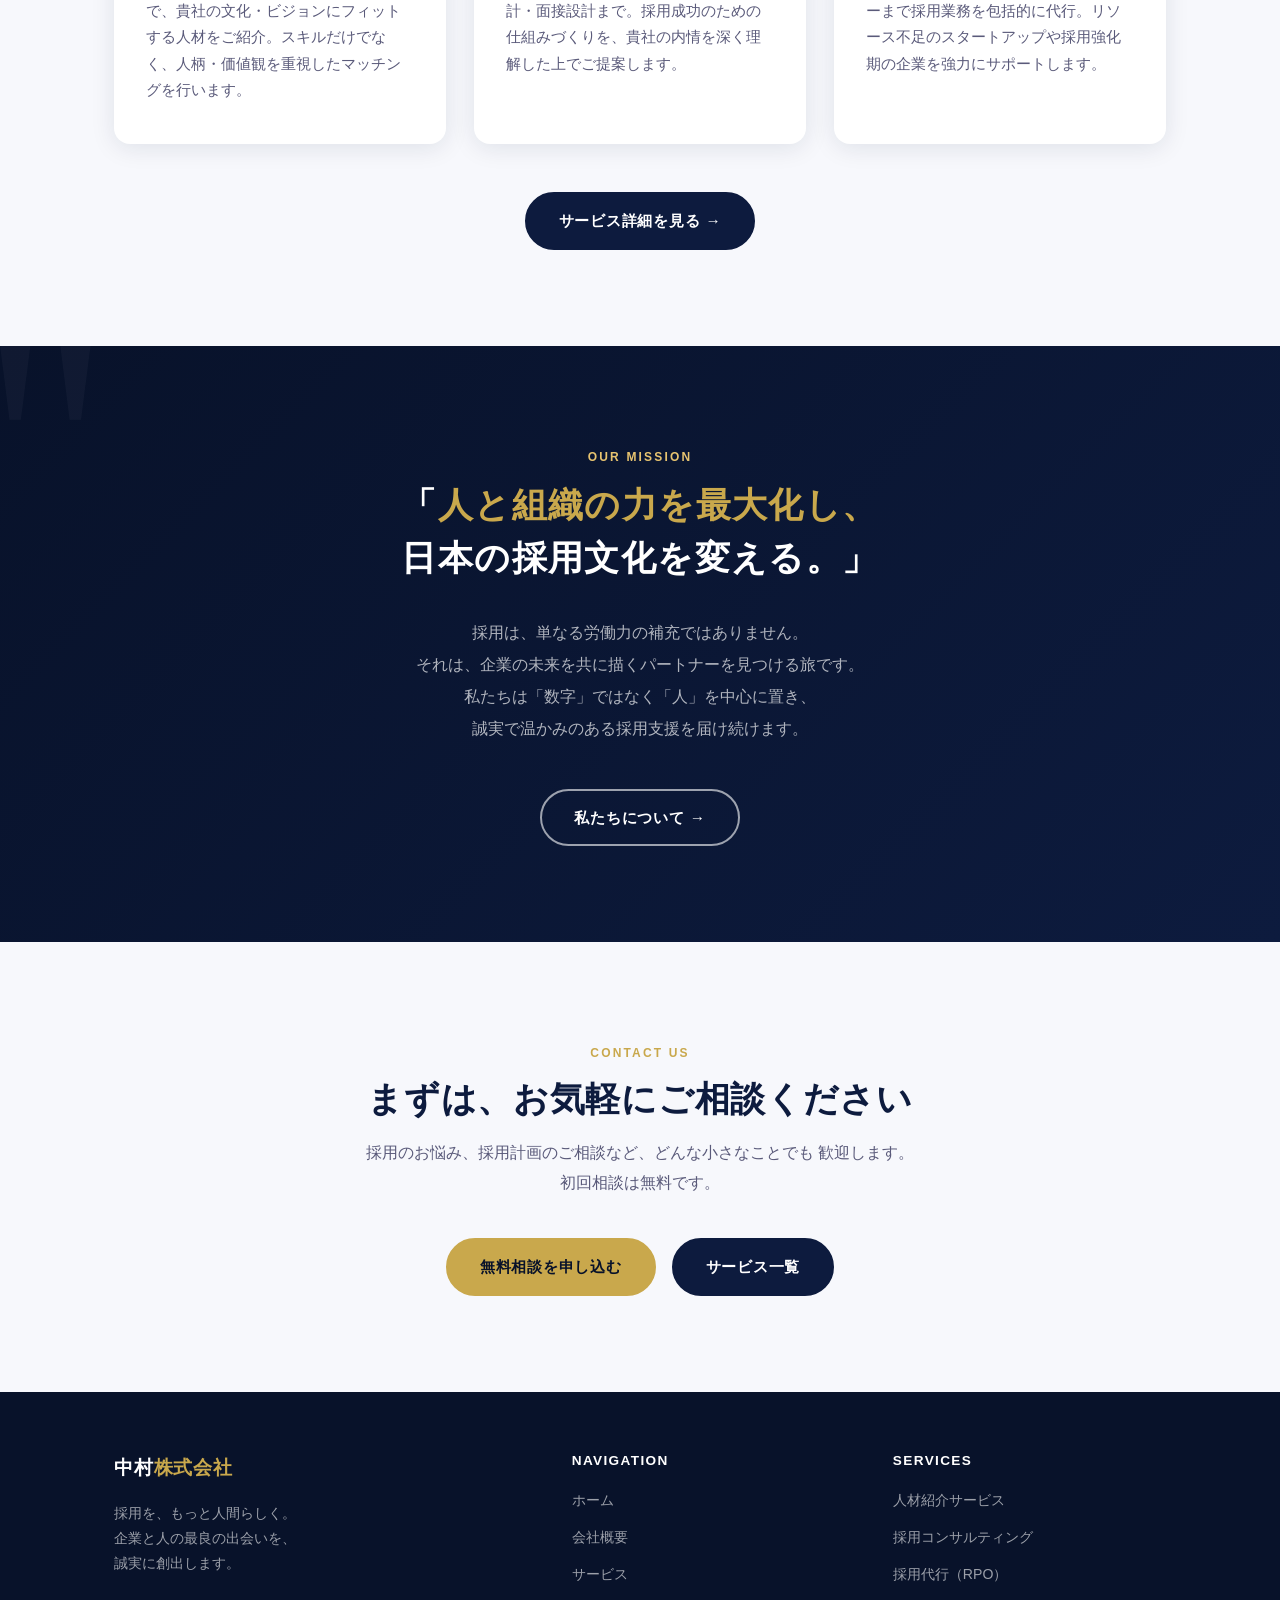
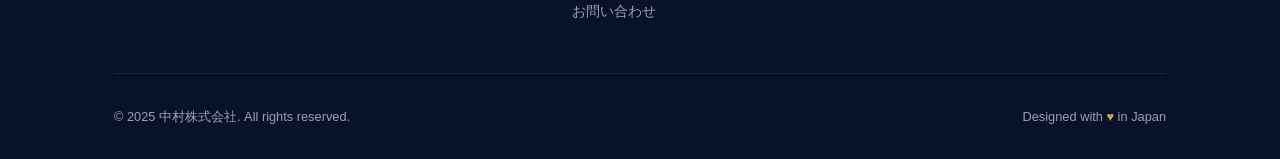
==== commit 3c710131: "Update index.html" ====
--- a/index.html
+++ b/index.html
@@ -3,8 +3,8 @@
 <head>
   <meta charset="UTF-8">
   <meta name="viewport" content="width=device-width, initial-scale=1.0">
-  <title>○○株式会社 | 採用を、もっと人間らしく。</title>
-  <meta name="description" content="○○株式会社は人材紹介・採用支援を通じて、企業と人の最良の出会いを創出します。">
+  <title>中村株式会社 | 採用を、もっと人間らしく。</title>
+  <meta name="description" content="中村株式会社は人材紹介・採用支援を通じて、企業と人の最良の出会いを創出します。">
   <link rel="stylesheet" href="css/style.css">
 </head>
 <body>
@@ -12,7 +12,7 @@
   <!-- ===== HEADER ===== -->
   <header class="header" id="header">
     <div class="header-inner">
-      <a href="index.html" class="logo">○○<span>株式会社</span></a>
+      <a href="index.html" class="logo">中村<span>株式会社</span></a>
       <nav>
         <ul class="nav-list">
           <li><a href="index.html">ホーム</a></li>
@@ -163,7 +163,7 @@
     <div class="container">
       <div class="footer-inner">
         <div class="footer-brand">
-          <div class="logo">○○<span>株式会社</span></div>
+          <div class="logo">中村<span>株式会社</span></div>
           <p>採用を、もっと人間らしく。<br>
           企業と人の最良の出会いを、<br>誠実に創出します。</p>
         </div>
@@ -186,7 +186,7 @@
         </div>
       </div>
       <div class="footer-bottom">
-        <p>&copy; 2025 ○○株式会社. All rights reserved.</p>
+        <p>&copy; 2025 中村株式会社. All rights reserved.</p>
         <p>Designed with <span class="gold">♥</span> in Japan</p>
       </div>
     </div>
